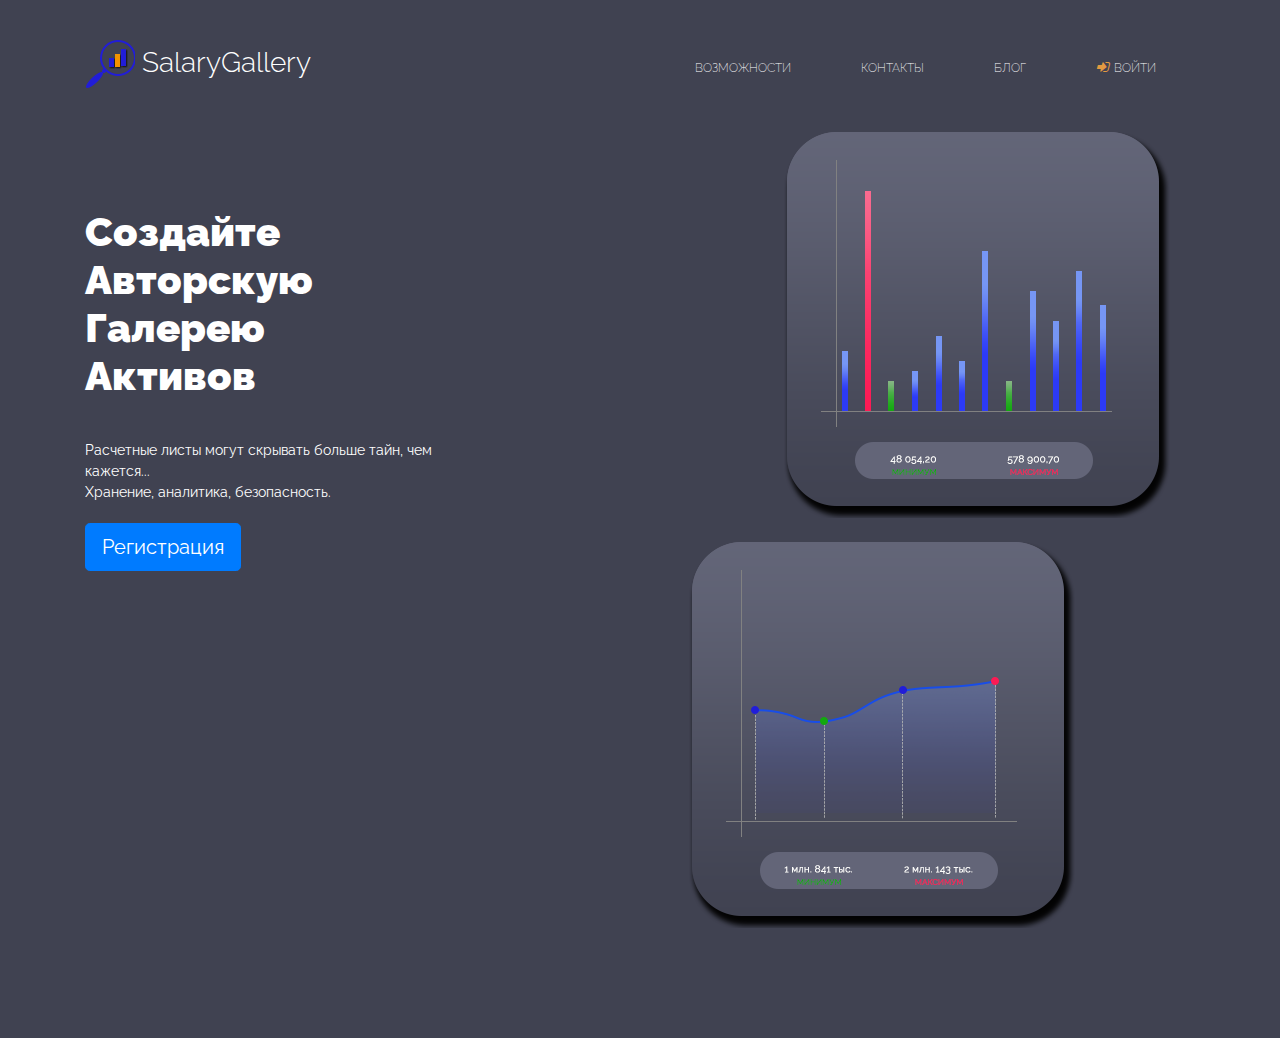
==== src/main/resources/static/index.html @ 8d83e1c7 "add some frontend elements and DTO" ====
<!DOCTYPE html>
<html lang="en">
<head>
    <meta charset="utf-8">
    <meta name="viewport"
          content="width=device-width, user-scalable=no, initial-scale=1, maximum-scale=1, minimum-scale=1, shrink-to-fit=no">

    <title>SalaryGallery</title>
    <link href="https://fonts.googleapis.com/css?family=Raleway:400,700&display=swap" rel="stylesheet">
    <link rel="stylesheet" href="https://cdnjs.cloudflare.com/ajax/libs/font-awesome/4.7.0/css/font-awesome.min.css">
    <link rel="stylesheet" href="https://stackpath.bootstrapcdn.com/bootstrap/4.4.1/css/bootstrap.min.css">
    <link rel="stylesheet" href="css/main.css">

</head>
<body>
<header class="header">
    <div class="container">
        <div class="row">
            <div class="col-lg-4">
                <h3 class="header__title">
                    <img src="img/logo3.png" alt="moscycling" class="logo">
                    SalaryGallery
                </h3>
            </div>

            <div class="col-lg-6 ml-auto">
                <nav>
                    <ul class="menu d-flex justify-content-center">
                        <li class="menu__item">
                            <a href="index.html">
                                ВОЗМОЖНОСТИ
                            </a>
                        </li>
                        <li class="menu__item">
                            <a href="routes.html">
                                КОНТАКТЫ
                            </a>
                        </li>
                        <li class="menu__item">
                            <a href="editor.html">
                                БЛОГ
                            </a>
                        </li>
                        <li class="menu__item">
                            <a href="lkemployee.html">
                                <i class="far fa-sign-in"></i>&nbsp&nbspВОЙТИ
                            </a>
                        </li>
                    </ul>
                </nav>
            </div>
        </div>

        <div class="row">
            <div class="col-lg-3">
                <div class="offer">
                    <h1 class="offer__title">
                        Создайте Авторскую Галерею Активов
                    </h1>
                </div>
                <div>
                    <p class="offer__text">
                        Расчетные листы могут скрывать больше тайн, чем кажется... <br>
                        Хранение, аналитика, безопасность.

                    </p>
                </div>
            </div>
            <div class="col-lg-5 ml-auto">
                <img src="img/diagramma1.png" alt="diagramma1" class="diagramma1">
            </div>
        </div>

        <div class="row">
            <div class="col-lg-2 mr-auto">
                <button type="button" class="btn btn-primary btn-lg">Регистрация</button>
            </div>
            <div class="col-lg-7 ml-auto">
                <img src="img/diagramma2.png" alt="diagramma2" class="diagramma2">
            </div>
        </div>
    </div>
</header>

<script src="https://cdnjs.cloudflare.com/ajax/libs/jquery/3.4.1/jquery.min.js"
        integrity="sha256-CSXorXvZcTkaix6Yvo6HppcZGetbYMGWSFlBw8HfCJo=" crossorigin="anonymous"></script>
<script src="https://stackpath.bootstrapcdn.com/bootstrap/4.4.1/js/bootstrap.min.js"
        integrity="sha384-wfSDF2E50Y2D1uUdj0O3uMBJnjuUD4Ih7YwaYd1iqfktj0Uod8GCExl3Og8ifwB6"
        crossorigin="anonymous"></script>
<script type="text/javascript" src="js/main.js"></script>
</body>
</html>
---- src/main/resources/static/css/main.css ----
body {
    font-family: 'Raleway', sans-serif;
}

ul, li {
    display: block;
    padding: 0;
    margin: 0;

}

h1 {
    font-weight: 900;
}

h2 {
    font-weight: 400;
}

h3 {
    font-weight: 300;
}

.header {
    background: #404251;
    color: #FFFFFF;
    padding: 40px 0 10px 0;
}

.menu {

}

.menu__item {
    margin: 15px 35px;

}


.menu__item a {
    font-size: 12px;
    font-weight: 200;
    color: #FFFFFF;

}

.menu__item i {
    font-family: "FontAwesome";
    font-size: 14px;
    color: #e39941;
    position: relative;
}


.offer {
}

.offer__title {
    font-size: 40px;
    color: #FFFFFF;
    margin-bottom: 40px;
    margin-top: 110px;
}

.offer__text {
    font-size: 14px;
    color: #FFFFFF;
    margin-top: 20px;
    width: 400px;
}

.diagramma1 {
    display: block;
    margin: 20px auto 0;
    padding-bottom: 5px;
}

.diagramma2 {
    display: block;
    margin: 5px auto 0;
    padding: 0 0 100px 0;
}


.lkemployee {
    background: #404251;
}

.lkemployee__card__load {
    font-size: 14px;
    color: #FFFFFF;
    padding: 40px 0 50px 0;
}

.lkemployee__card__load__form__input {
    background: #fff;
    font-size: 14px;
    border-radius: 5px;
    width: 300px;
    padding: 4px 0 6px 20px;
}
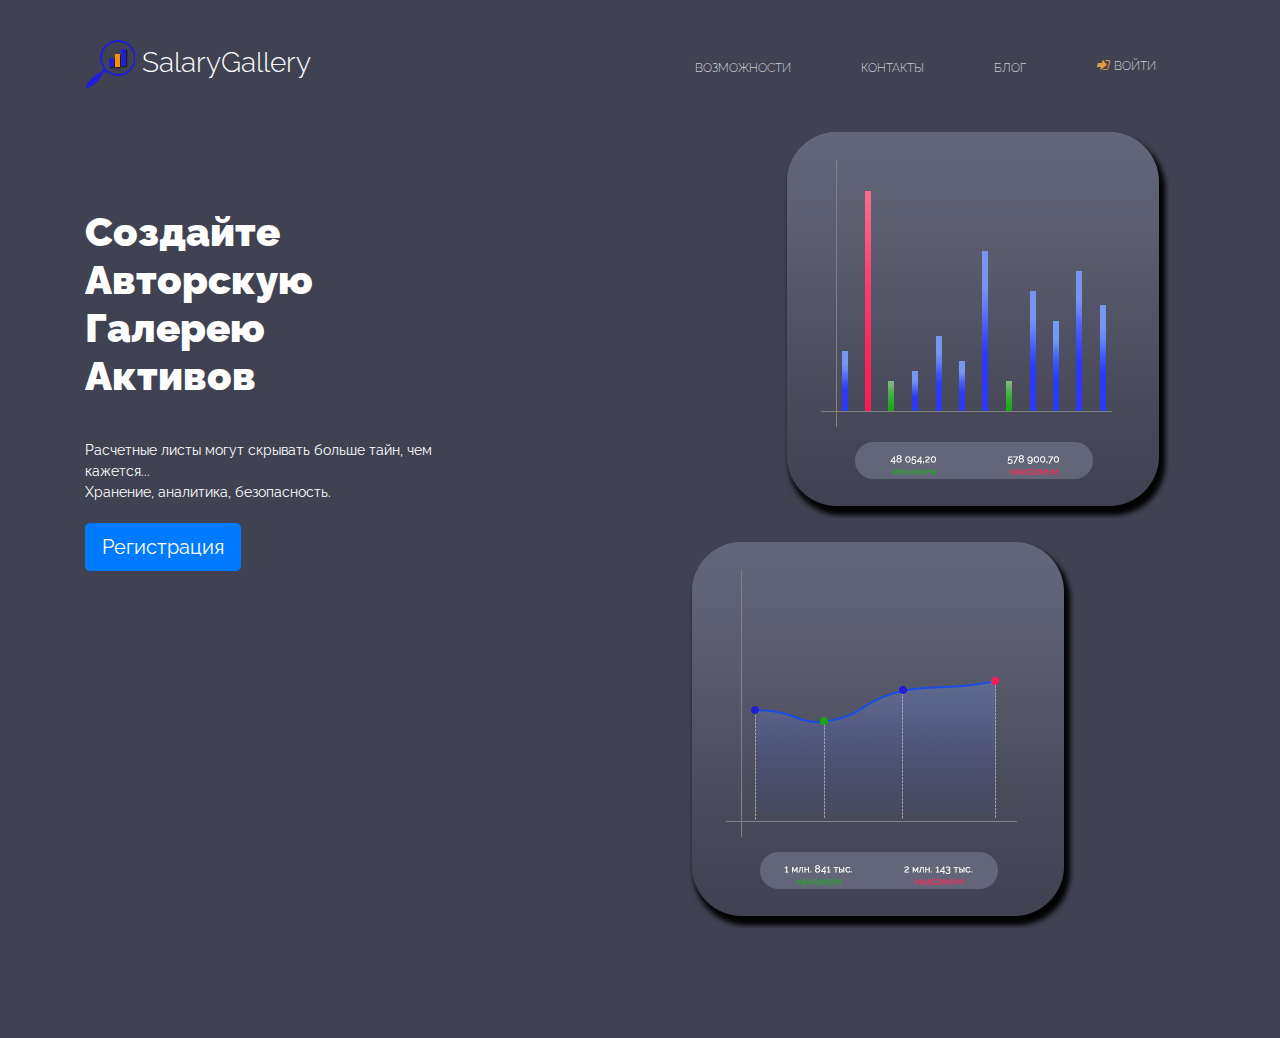
==== commit ac5c4c4e: "change redirection ways" ====
--- a/src/main/resources/static/index.html
+++ b/src/main/resources/static/index.html
@@ -18,7 +18,7 @@
         <div class="row">
             <div class="col-lg-4">
                 <h3 class="header__title">
-                    <img src="img/logo3.png" alt="moscycling" class="logo">
+                    <img src="img/logo3.png" alt="salarygallery" class="logo">
                     SalaryGallery
                 </h3>
             </div>
@@ -32,20 +32,26 @@
                             </a>
                         </li>
                         <li class="menu__item">
-                            <a href="routes.html">
+                            <a href="contacts.html">
                                 КОНТАКТЫ
                             </a>
                         </li>
                         <li class="menu__item">
-                            <a href="editor.html">
+                            <a href="blog.html">
                                 БЛОГ
                             </a>
                         </li>
+
                         <li class="menu__item">
-                            <a href="lkemployee.html">
+
+                            <a href="login.html">
+                                <div id = 'login-wrapper'>
                                 <i class="far fa-sign-in"></i>&nbsp&nbspВОЙТИ
+                                </div>
                             </a>
+
                         </li>
+
                     </ul>
                 </nav>
             </div>
@@ -73,7 +79,9 @@
 
         <div class="row">
             <div class="col-lg-2 mr-auto">
-                <button type="button" class="btn btn-primary btn-lg">Регистрация</button>
+                <a href="registrationstart.html">
+                    <button type="button" class="btn btn-primary btn-lg">Регистрация</button>
+                </a>
             </div>
             <div class="col-lg-7 ml-auto">
                 <img src="img/diagramma2.png" alt="diagramma2" class="diagramma2">
--- a/src/main/resources/static/css/main.css
+++ b/src/main/resources/static/css/main.css
@@ -82,17 +82,59 @@
 }
 
 
-.lkemployee {
-    background: #404251;
-}
-
-.lkemployee__card__load {
-    font-size: 14px;
-    color: #FFFFFF;
-    padding: 40px 0 50px 0;
-}
-
-.lkemployee__card__load__form__input {
+.registrationstart {
+    background: #404251;
+}
+
+.registrationend {
+    background: #404251;
+}
+
+.registration__text {
+    font-size: 14px;
+    color: #FFFFFF;
+    margin-top: 20px;
+    width: 400px;
+}
+
+.registrationend__text__load {
+    font-size: 14px;
+    color: #FFFFFF;
+    width: 400px;
+    padding: 40px 0 0 0;
+}
+
+.registrationend__card__load {
+    font-size: 14px;
+    color: #FFFFFF;
+    padding: 0 0 550px 0;
+
+}
+
+
+.registrationend__card__load div {
+    width: 150px;
+    height: 30px;
+    font-size: 14px;
+    color: #FFFFFF;
+    background: #868e96;
+    border-radius: 4px;
+    text-align: center;
+    vertical-align: auto;
+    font-family: 'Raleway', sans-serif;
+    line-height: 32px;
+    display: inline-block;
+
+}
+
+.registrationend__card__load div:hover {
+    background: #5a5d61;
+    cursor: pointer;
+
+
+}
+
+.lregistrationend__card__load__form__input {
     background: #fff;
     font-size: 14px;
     border-radius: 5px;
@@ -101,3 +143,356 @@
 }
 
 
+.registrationend__card__add {
+    font-size: 14px;
+    color: #000;
+}
+
+
+.registrationend__card__add__id {
+    font-size: 14px;
+    color: #000;
+    padding: 10px 0 10px 0;
+}
+
+.registrationend__card__add__input__id {
+    background: #fff;
+    font-size: 14px;
+    border-radius: 5px;
+    width: 190px;
+    padding: 4px 0 4px 5px;
+}
+
+.registrationend__card__add__input__surname {
+    background: #fff;
+    font-size: 14px;
+    border-radius: 5px;
+    width: 190px;
+    padding: 4px 0 4px 5px;
+}
+
+.registrationend__card__add__input__firstname {
+    background: #fff;
+    font-size: 14px;
+    border-radius: 5px;
+    width: 190px;
+    padding: 4px 0 4px 5px;
+}
+
+.registrationend__card__add__input__middlename {
+    background: #fff;
+    font-size: 14px;
+    border-radius: 5px;
+    width: 190px;
+    padding: 4px 0 4px 5px;
+}
+
+.registrationend__card__add__input__company {
+    background: #fff;
+    font-size: 14px;
+    border-radius: 5px;
+    width: 190px;
+    padding: 4px 0 4px 5px;
+}
+
+.registrationend__card__add__input__department {
+    background: #fff;
+    font-size: 14px;
+    border-radius: 5px;
+    width: 190px;
+    padding: 4px 0 4px 5px;
+}
+
+.registrationend__card__add__input__position {
+    background: #fff;
+    font-size: 14px;
+    border-radius: 5px;
+    width: 190px;
+    padding: 4px 0 4px 5px;
+}
+
+.registrationstart__add__login__input {
+    background: #fff;
+    font-size: 14px;
+    border-radius: 5px;
+    width: 190px;
+    padding: 4px 0 4px 5px;
+}
+
+.registrationstart__add__password__input {
+    background: #fff;
+    font-size: 14px;
+    border-radius: 5px;
+    width: 190px;
+    padding: 4px 0 4px 5px;
+}
+
+.registrationstart__add__email__input {
+    background: #fff;
+    font-size: 14px;
+    border-radius: 5px;
+    width: 190px;
+    padding: 4px 0 4px 5px;
+}
+
+.registrationstart__add__login {
+    font-size: 14px;
+    color: #000;
+    padding: 10px 0 10px 0;
+}
+
+.registrationstart__add__password {
+    font-size: 14px;
+    color: #000;
+    padding: 10px 0 10px 0;
+}
+
+.registrationstart__add__email {
+    font-size: 14px;
+    color: #000;
+    padding: 10px 0 10px 0;
+}
+
+.registrationstart__next {
+    font-size: 14px;
+    color: #000;
+    padding: 50px 20px 700px 0;
+}
+
+
+.login {
+    background: #404251;
+}
+
+.login__user {
+    font-size: 18px;
+    color: #000;
+    padding-bottom: 200px;
+}
+
+.error {
+    background: #404251;
+}
+
+.error__main {
+    background: #404251;
+    font-size: 24px;
+    color: #FFFFFF;
+    text-align: center;
+    margin-bottom: 20px;
+    margin-top: 200px;
+}
+
+.error__text {
+    background: #404251;
+    font-size: 18px;
+    color: #FFFFFF;
+    text-align: center;
+    padding: 20px 20px 800px 0;
+}
+
+.editor {
+    background: #669966;
+}
+
+.editor__payslip {
+    font-size: 18px;
+    color: #fff;
+    background: #404251;
+    padding: 100px 0 20px 0;
+}
+
+.editor__payslip__search {
+    font-size: 18px;
+    color: #fff;
+    padding-bottom: 50px;
+}
+
+.editor__payslip__search__table {
+    font-size: 18px;
+    color: #fff;
+}
+
+.editor__payslip__delete {
+    font-size: 18px;
+    color: #fff;
+    padding-bottom: 200px;
+}
+
+
+.editor__payslip__delete__input__id {
+    background: #fff;
+    font-size: 16px;
+    border-radius: 5px;
+    width: 350px;
+    padding: 4px 0 4px 5px;
+
+}
+
+.editor__payslip__delete__input {
+    padding-bottom: 10px;
+}
+
+
+.editor__payslip__add {
+    font-size: 14px;
+    color: #000;
+    padding-bottom: 50px;
+}
+
+
+.editor__payslip__add__date {
+    font-size: 14px;
+    color: #000;
+    padding: 10px 0 0 0;
+}
+
+.editor__payslip__add__money {
+    font-size: 14px;
+    color: #000;
+    padding: 10px 0 10px 0;
+}
+
+
+.editor__payslip__add__input__year {
+    background: #fff;
+    font-size: 14px;
+    border-radius: 5px;
+    width: 190px;
+    padding: 0 0 4px 5px;
+}
+
+.editor__payslip__add__input__month {
+    background: #fff;
+    font-size: 14px;
+    border-radius: 5px;
+    width: 190px;
+    padding: 0 0 4px 5px;
+}
+
+.editor__payslip__add__input__advance {
+    background: #fff;
+    font-size: 14px;
+    border-radius: 5px;
+    width: 190px;
+    padding: 0 0 4px 5px;
+}
+
+
+.editor__payslip__add__input__salary {
+    background: #fff;
+    font-size: 14px;
+    border-radius: 5px;
+    width: 190px;
+    padding: 0 0 4px 5px;
+}
+
+
+.account {
+    background: #669966;
+}
+
+.account__chart {
+    font-size: 18px;
+    color: #fff;
+    background: #404251;
+}
+
+.account__chart__search {
+     font-size: 18px;
+     color: #fff;
+     padding: 50px 0 0 70px;
+ }
+
+.account__chart__compare {
+    font-size: 18px;
+    color: #fff;
+    padding: 50px 0 20px 0;
+}
+
+.account__chart__display__timeline {
+    font-size: 18px;
+    color: #fff;
+    padding-bottom: 40px;
+}
+
+.account__chart__compare__years {
+    font-size: 14px;
+    color: #000;
+}
+
+.account__chart__compare__years__input {
+    font-size: 14px;
+    color: #000;
+    padding: 50px 0 0 0;
+
+}
+
+.account__chart__compare__years__input__first {
+    background: #fff;
+    font-size: 14px;
+    border-radius: 5px;
+    width: 90px;
+    padding: 0 0 4px 5px;
+}
+
+.account__chart__compare__years__input__second {
+    background: #fff;
+    font-size: 14px;
+    border-radius: 5px;
+    width: 90px;
+    padding: 0 0 4px 5px;
+}
+
+.account__chart__donut {
+    font-size: 18px;
+    color: #fff;
+    padding: 50px 0 20px 0;
+}
+
+.account__chart__timeline__display {
+    font-size: 18px;
+    color: #fff;
+    width: 970px;
+    height: 600px;
+    padding-bottom: 20px;
+}
+
+.account__chart__donut__display__min {
+    font-size: 18px;
+    color: #fff;
+    width: 400px;
+    height: 300px;
+    padding: 40px 0 20px 0;
+}
+
+.account__chart__donut__display__max {
+    font-size: 18px;
+    color: #fff;
+    width: 400px;
+    height: 300px;
+    padding: 40px 0 20px 0;
+}
+
+
+.blog {
+    background: #404251;
+}
+
+.blog__main {
+    background: #404251;
+    font-size: 24px;
+    color: #FFFFFF;
+    text-align: center;
+    margin-bottom: 20px;
+    margin-top: 200px;
+}
+
+.blog__text {
+    background: #404251;
+    font-size: 18px;
+    color: #FFFFFF;
+    text-align: center;
+    padding: 20px 20px 800px 0;
+}
+
